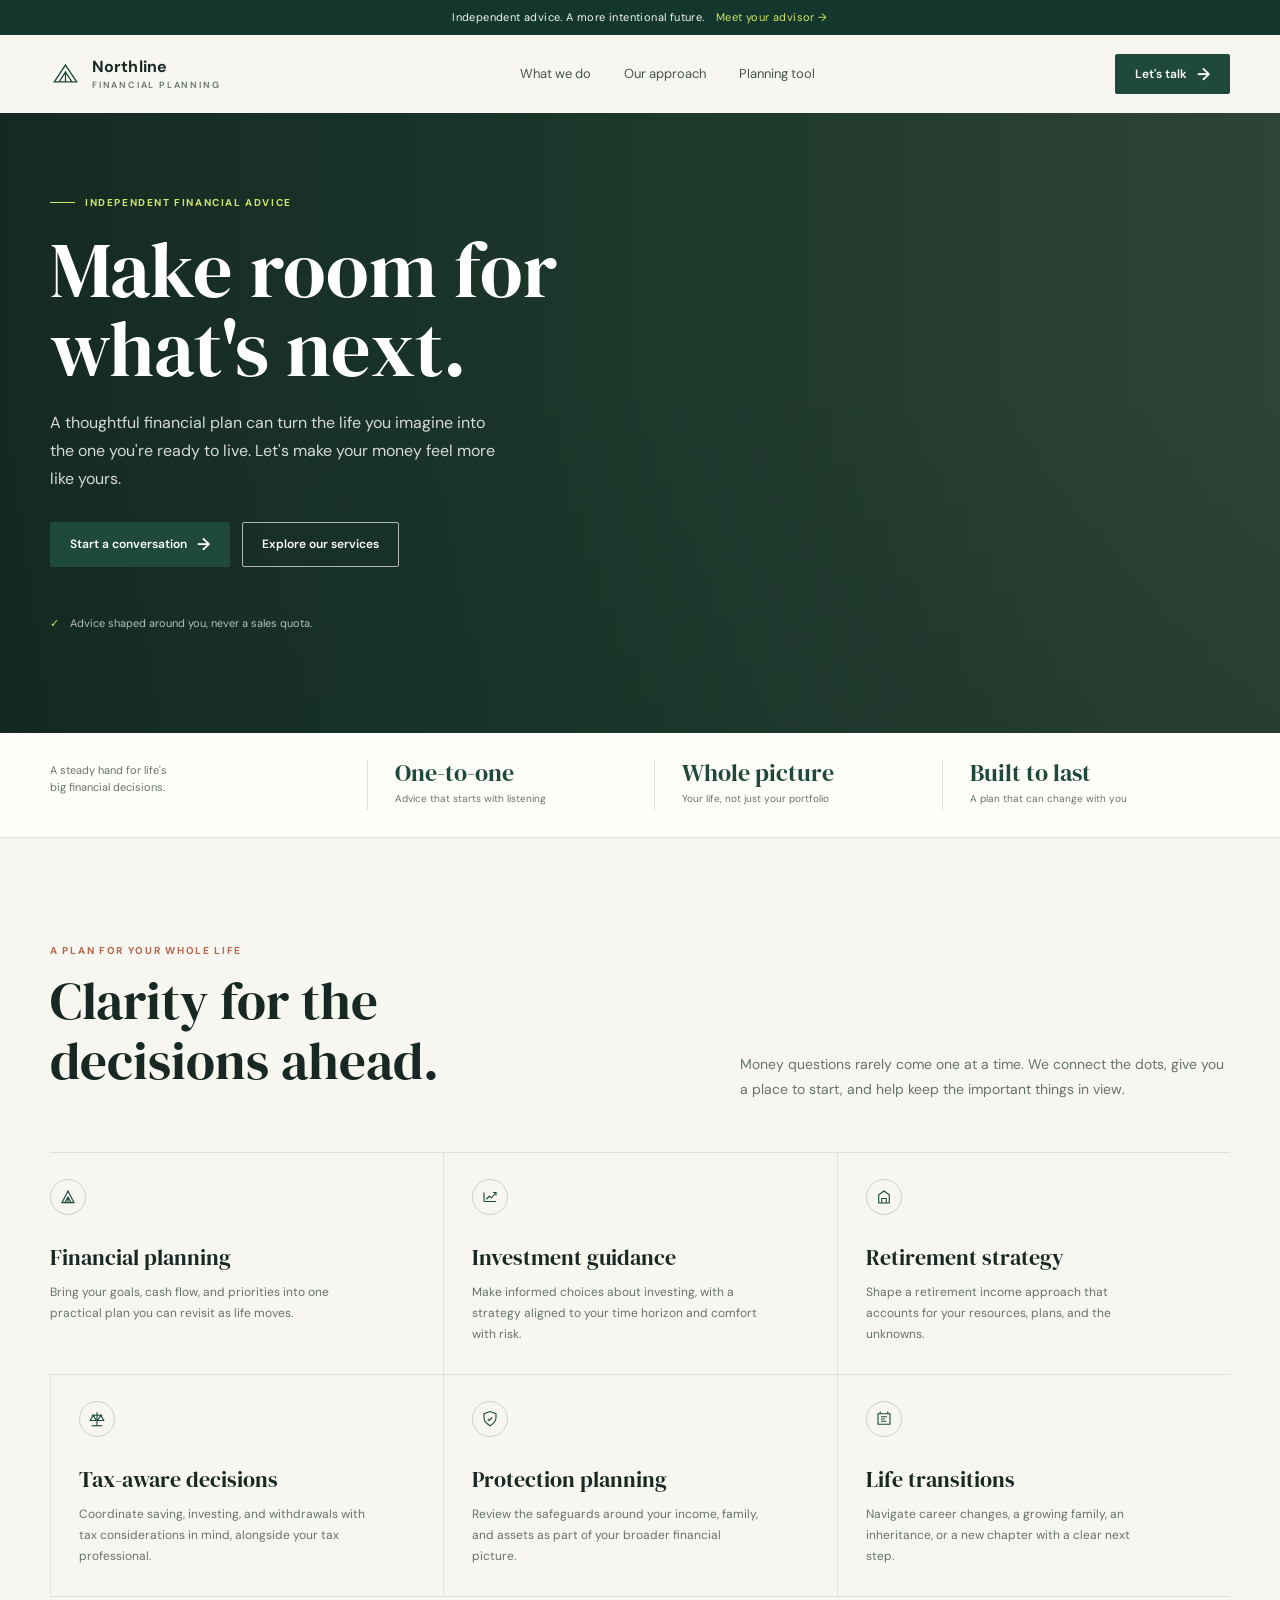
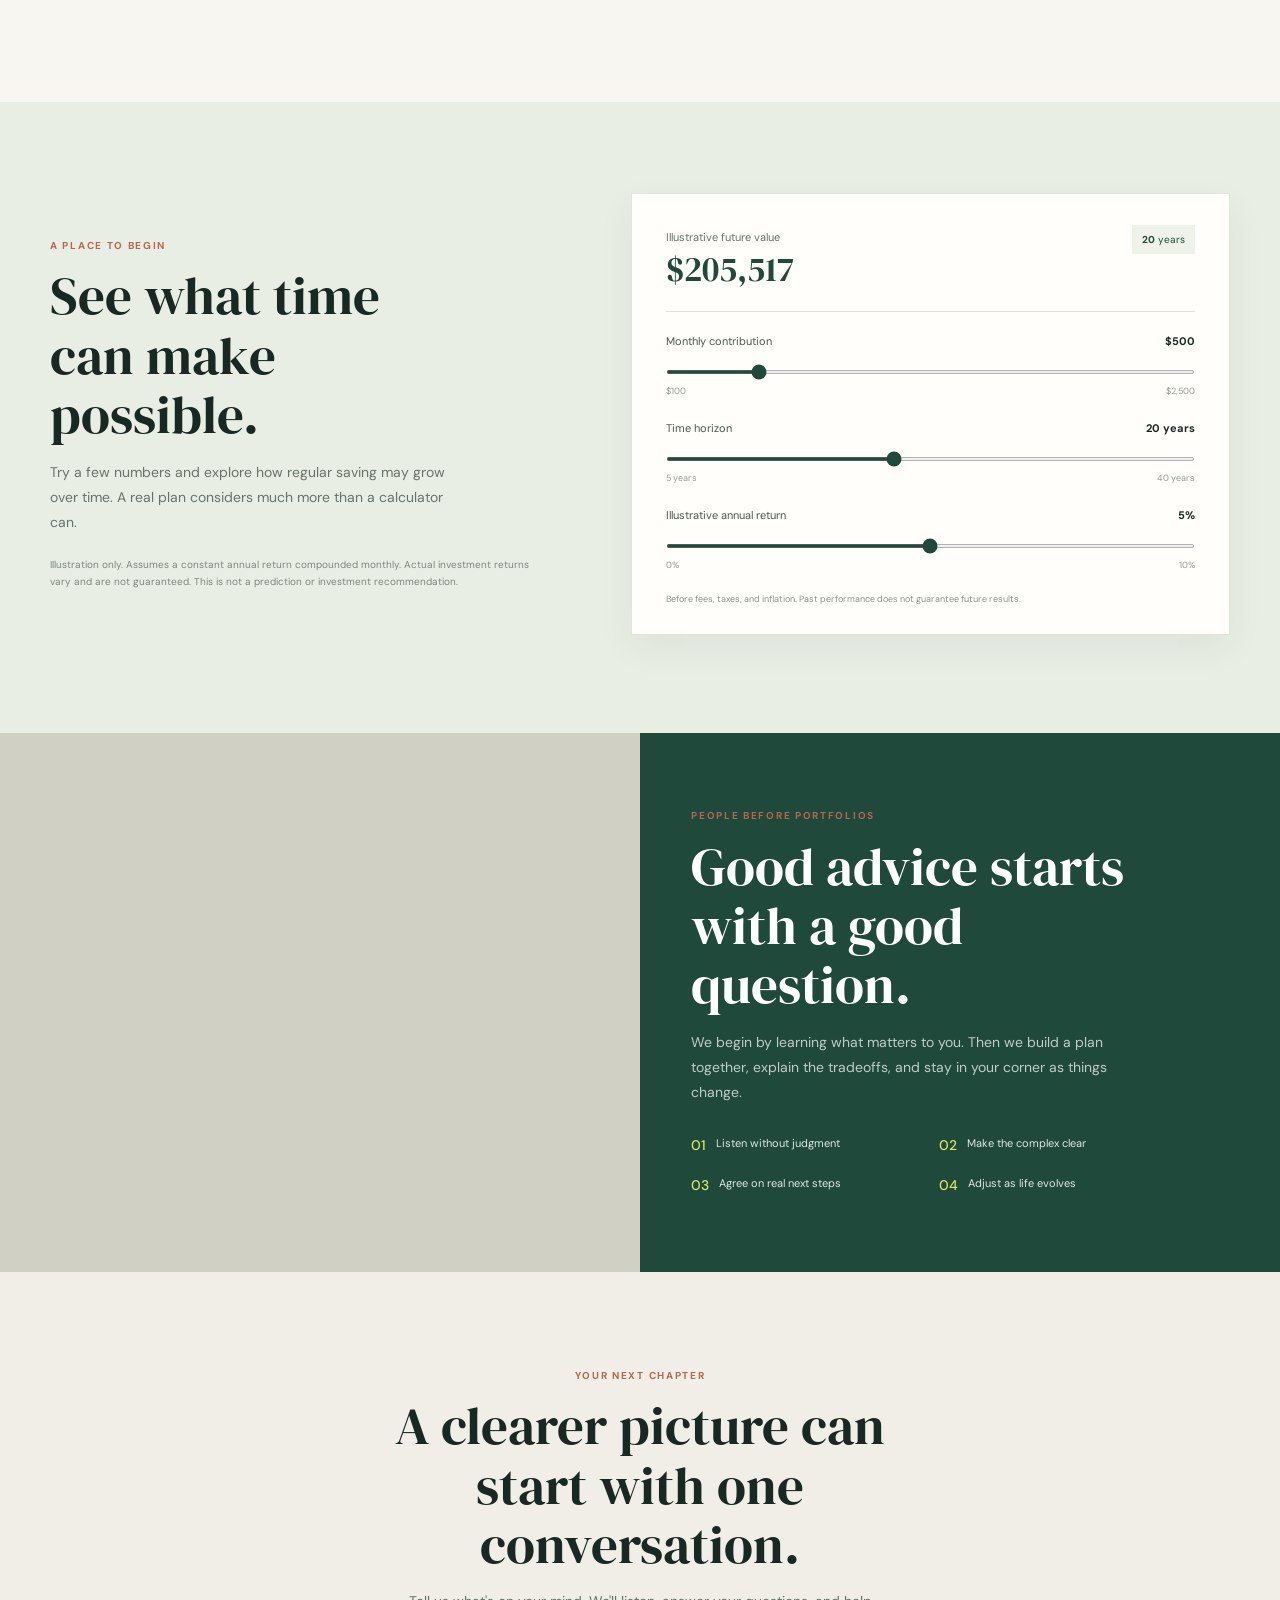
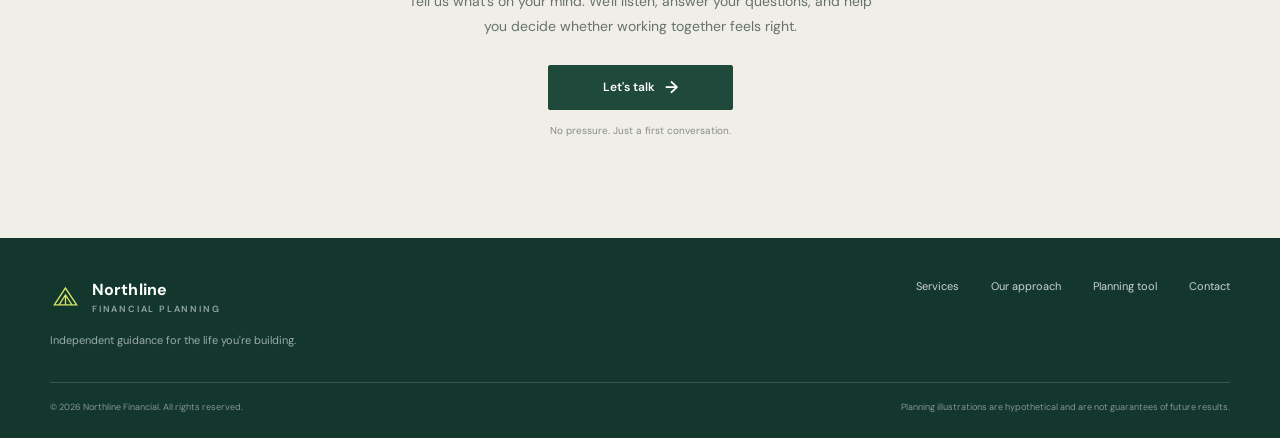
==== index.html @ 75e48e31 "Add files via upload version 2 of updated website" ====
<!doctype html>
<html lang="en">
<head>
  <meta charset="utf-8">
  <meta name="viewport" content="width=device-width, initial-scale=1">
  <meta name="theme-color" content="#f7f6f1">
  <meta name="description" content="Northline Financial offers thoughtful, independent financial planning for the life you're building.">
  <title>Northline Financial | Make room for what's next</title>
  <link rel="preconnect" href="https://fonts.googleapis.com">
  <link rel="preconnect" href="https://fonts.gstatic.com" crossorigin>
  <link href="https://fonts.googleapis.com/css2?family=DM+Sans:wght@400;500;600;700&family=DM+Serif+Display&display=swap" rel="stylesheet">
  <style>
    :root {
      color-scheme: light;
      --paper: #f7f6f1;
      --white: #fffefa;
      --ink: #182923;
      --muted: #66736c;
      --green: #1f493a;
      --green-dark: #14372d;
      --lime: #d5e568;
      --line: #dfe2d9;
      --rust: #b7664d;
      --serif: "DM Serif Display", Georgia, serif;
      --sans: "DM Sans", sans-serif;
    }

    * { box-sizing: border-box; }
    html { scroll-behavior: smooth; }
    body {
      margin: 0;
      background: var(--paper);
      color: var(--ink);
      font-family: var(--sans);
      font-size: 15px;
      line-height: 1.55;
      -webkit-font-smoothing: antialiased;
    }
    a { color: inherit; text-decoration: none; }
    button, input, select { font: inherit; }
    button, a { -webkit-tap-highlight-color: transparent; }
    .wrap { width: min(1180px, calc(100% - 64px)); margin-inline: auto; }

    .announcement {
      padding: 9px 20px;
      background: var(--green-dark);
      color: #f5f6ed;
      text-align: center;
      font-size: 11px;
      letter-spacing: .4px;
    }
    .announcement a { color: var(--lime); margin-left: 8px; }
    .nav {
      min-height: 78px;
      display: flex;
      align-items: center;
      justify-content: space-between;
      gap: 28px;
    }
    .brand { display: inline-flex; align-items: center; gap: 11px; flex-shrink: 0; }
    .brand-mark { width: 31px; height: 31px; display: grid; place-items: center; }
    .brand-name { font-weight: 700; font-size: 16px; letter-spacing: .1px; }
    .brand-name span { display: block; color: var(--muted); font-size: 9px; font-weight: 600; letter-spacing: 1.8px; text-transform: uppercase; }
    .nav-links { display: flex; align-items: center; gap: 33px; color: #46564e; font-size: 13px; }
    .nav-links a:hover, .text-link:hover { color: var(--rust); }
    .nav-cta, .button {
      display: inline-flex;
      min-height: 45px;
      align-items: center;
      justify-content: center;
      gap: 10px;
      padding: 0 19px;
      border: 1px solid var(--green);
      border-radius: 2px;
      background: var(--green);
      color: white;
      font-size: 12px;
      font-weight: 600;
      transition: background .2s ease, color .2s ease, transform .2s ease;
    }
    .nav-cta { min-height: 40px; }
    .nav-cta:hover, .button:hover { background: var(--green-dark); transform: translateY(-1px); }
    .button-light { border-color: rgba(255,255,255,.65); background: transparent; }
    .button-light:hover { background: rgba(255,255,255,.12); }
    .arrow { font-size: 17px; line-height: 1; }

    .hero {
      min-height: 575px;
      position: relative;
      display: flex;
      align-items: center;
      overflow: hidden;
      background: #34483b url("https://images.unsplash.com/photo-1497366811353-6870744d04b2?auto=format&fit=crop&w=2200&q=85") center 49% / cover no-repeat;
      color: white;
    }
    .hero::before {
      content: "";
      position: absolute;
      inset: 0;
      background: linear-gradient(90deg, rgba(17,39,31,.90) 0%, rgba(20,48,37,.78) 42%, rgba(20,48,37,.18) 100%), linear-gradient(0deg, rgba(17,39,31,.22), transparent 55%);
    }
    .hero-content { position: relative; width: min(1180px, calc(100% - 64px)); margin: 0 auto; padding: 82px 0 90px; }
    .eyebrow { display: flex; align-items: center; gap: 10px; margin: 0 0 19px; color: var(--lime); font-size: 10px; font-weight: 700; letter-spacing: 1.6px; text-transform: uppercase; }
    .eyebrow::before { content: ""; width: 25px; height: 1px; background: currentColor; }
    h1, h2, h3, p { margin-top: 0; }
    h1 { max-width: 630px; margin-bottom: 20px; font-family: var(--serif); font-size: clamp(50px, 6.2vw, 78px); font-weight: 400; line-height: 1.02; }
    .hero-copy { max-width: 455px; margin-bottom: 29px; color: rgba(255,255,255,.82); font-size: 16px; line-height: 1.75; }
    .hero-actions { display: flex; align-items: center; gap: 12px; flex-wrap: wrap; }
    .hero-note { margin-top: 48px; color: rgba(255,255,255,.69); font-size: 11px; }
    .hero-note span { color: var(--lime); margin-right: 8px; }

    .trust { border-bottom: 1px solid var(--line); background: var(--white); }
    .trust-inner { min-height: 104px; display: grid; grid-template-columns: 1.1fr repeat(3, 1fr); align-items: center; }
    .trust-intro { color: var(--muted); font-size: 11px; line-height: 1.55; }
    .trust-stat { min-height: 45px; padding-left: 27px; border-left: 1px solid var(--line); }
    .trust-stat strong { display: block; color: var(--green); font-family: var(--serif); font-size: 24px; font-weight: 400; line-height: 1.1; }
    .trust-stat span { color: var(--muted); font-size: 10px; }

    .section { padding: 105px 0; }
    .section-kicker { margin-bottom: 13px; color: var(--rust); font-size: 10px; font-weight: 700; letter-spacing: 1.7px; text-transform: uppercase; }
    .section-title { margin-bottom: 15px; font-family: var(--serif); font-size: clamp(36px, 4.5vw, 53px); font-weight: 400; line-height: 1.12; }
    .section-copy { max-width: 490px; color: var(--muted); font-size: 14px; line-height: 1.8; }
    .services-head { display: flex; justify-content: space-between; align-items: end; gap: 32px; margin-bottom: 47px; }
    .services-head .section-copy { margin-bottom: 3px; }
    .service-list { display: grid; grid-template-columns: repeat(3, 1fr); border-top: 1px solid var(--line); }
    .service { min-height: 222px; padding: 26px 28px 22px 0; border-bottom: 1px solid var(--line); }
    .service + .service { padding-left: 28px; border-left: 1px solid var(--line); }
    .service-icon { width: 36px; height: 36px; margin-bottom: 25px; display: grid; place-items: center; border: 1px solid #cbd3c5; border-radius: 50%; color: var(--green); }
    .service h3 { margin-bottom: 8px; font-family: var(--serif); font-size: 22px; font-weight: 400; }
    .service p { max-width: 290px; margin-bottom: 0; color: var(--muted); font-size: 12px; line-height: 1.75; }

    .estimator { padding: 91px 0 98px; background: #e9eee5; }
    .estimator-grid { display: grid; grid-template-columns: .9fr 1.1fr; align-items: center; gap: 90px; }
    .estimator .section-title { max-width: 425px; }
    .estimator .section-copy { max-width: 410px; }
    .estimator-footnote { margin: 22px 0 0; color: #7b877f; font-size: 10px; line-height: 1.65; }
    .calculator { padding: 31px 34px 27px; background: var(--white); border: 1px solid #e1e4dc; box-shadow: 0 12px 35px rgba(30,55,40,.06); }
    .calc-head { display: flex; align-items: flex-start; justify-content: space-between; gap: 20px; padding-bottom: 22px; border-bottom: 1px solid var(--line); }
    .calc-head span { color: var(--muted); font-size: 11px; }
    .calc-head strong { display: block; margin-top: 3px; color: var(--green); font-family: var(--serif); font-size: 34px; font-weight: 400; line-height: 1.1; }
    .calc-head .calc-years { padding: 7px 10px; background: #eef2e8; color: var(--green); font-size: 10px; white-space: nowrap; }
    .calc-control { padding-top: 21px; }
    .calc-label { display: flex; align-items: center; justify-content: space-between; gap: 16px; margin-bottom: 8px; color: #47574e; font-size: 11px; }
    .calc-label output { color: var(--ink); font-weight: 700; }
    input[type="range"] { width: 100%; height: 4px; margin: 4px 0 0; accent-color: var(--green); cursor: pointer; }
    .range-ends { display: flex; justify-content: space-between; margin-top: 4px; color: #929b94; font-size: 9px; }
    .calc-disclaimer { margin: 20px 0 0; color: #89938c; font-size: 9px; }

    .approach { display: grid; grid-template-columns: 1fr 1fr; min-height: 475px; }
    .approach-image { min-height: 475px; background: #d1d0c5 url("https://images.unsplash.com/photo-1521737711867-e3b97375f902?auto=format&fit=crop&w=1400&q=80") center / cover no-repeat; }
    .approach-content { display: flex; align-items: center; padding: 75px max(40px, calc((100vw - 1180px) / 2)); padding-left: 8%; background: var(--green); color: white; }
    .approach-content > div { max-width: 470px; }
    .approach-content .section-title { max-width: 440px; color: white; }
    .approach-content .section-copy { color: rgba(255,255,255,.72); }
    .approach-points { display: grid; grid-template-columns: 1fr 1fr; gap: 18px 25px; margin-top: 30px; }
    .approach-point { display: flex; gap: 10px; color: rgba(255,255,255,.87); font-size: 11px; }
    .approach-point b { color: var(--lime); font-size: 14px; font-weight: 500; }

    .closing { padding: 96px 0 100px; text-align: center; background: #f0eee6; }
    .closing .section-title { max-width: 610px; margin: 0 auto 15px; }
    .closing .section-copy { max-width: 475px; margin: 0 auto 25px; }
    .closing .button { min-width: 185px; }
    .closing-note { margin: 13px 0 0; color: #858e87; font-size: 10px; }

    footer { padding: 40px 0 23px; background: var(--green-dark); color: white; }
    .footer-top { display: flex; justify-content: space-between; gap: 36px; padding-bottom: 33px; }
    .footer-brand .brand-name span { color: rgba(255,255,255,.55); }
    .footer-line { margin: 12px 0 0; color: rgba(255,255,255,.58); font-size: 11px; }
    .footer-links { display: flex; align-items: flex-start; gap: 32px; color: rgba(255,255,255,.78); font-size: 11px; }
    .footer-links a:hover { color: var(--lime); }
    .footer-bottom { display: flex; justify-content: space-between; gap: 20px; padding-top: 18px; border-top: 1px solid rgba(255,255,255,.16); color: rgba(255,255,255,.48); font-size: 9px; }
    .mobile-menu { display: none; }

    @media (max-width: 760px) {
      .wrap { width: min(100% - 40px, 560px); }
      .announcement { font-size: 10px; }
      .nav { min-height: 68px; }
      .nav-links { display: none; }
      .nav-cta { min-height: 37px; padding: 0 12px; font-size: 10px; }
      .hero { min-height: 590px; background-position: 58% center; }
      .hero::before { background: linear-gradient(90deg, rgba(17,39,31,.88), rgba(20,48,37,.54)), linear-gradient(0deg, rgba(17,39,31,.45), transparent 65%); }
      .hero-content { width: min(100% - 40px, 560px); padding: 80px 0 55px; }
      h1 { max-width: 500px; font-size: clamp(48px, 12vw, 69px); }
      .hero-copy { max-width: 410px; font-size: 14px; }
      .hero-note { margin-top: 37px; }
      .trust-inner { grid-template-columns: repeat(3, 1fr); gap: 18px 8px; padding: 22px 0; }
      .trust-intro { grid-column: 1 / -1; }
      .trust-stat { padding-left: 12px; }
      .trust-stat strong { font-size: 20px; }
      .trust-stat span { font-size: 9px; }
      .section { padding: 74px 0; }
      .services-head { display: block; margin-bottom: 31px; }
      .services-head .section-copy { margin-top: 13px; }
      .service-list { grid-template-columns: 1fr; }
      .service { min-height: 0; padding: 22px 0; display: grid; grid-template-columns: 40px 1fr; column-gap: 13px; }
      .service + .service { padding-left: 0; border-left: 0; }
      .service-icon { grid-row: span 2; margin: 1px 0 0; }
      .service h3 { margin-bottom: 5px; }
      .service p { max-width: none; }
      .estimator { padding: 74px 0; }
      .estimator-grid { grid-template-columns: 1fr; gap: 32px; }
      .calculator { padding: 25px 21px 23px; }
      .calc-head strong { font-size: 30px; }
      .approach { grid-template-columns: 1fr; }
      .approach-image { min-height: 310px; }
      .approach-content { padding: 63px 20px 68px; }
      .approach-content > div { width: min(100%, 520px); margin-inline: auto; }
      .approach-points { gap: 15px; }
      .closing { padding: 75px 20px; }
      .footer-top { flex-direction: column; }
      .footer-links { flex-wrap: wrap; gap: 18px 24px; }
      .footer-bottom { flex-direction: column; gap: 7px; }
    }
    @media (prefers-reduced-motion: reduce) {
      *, *::before, *::after { scroll-behavior: auto !important; transition-duration: .01ms !important; }
    }
  </style>
</head>
<body>
  <div class="announcement">Independent advice. A more intentional future. <a href="#approach">Meet your advisor <span aria-hidden="true">&rarr;</span></a></div>
  <header class="wrap nav">
    <a class="brand" href="#top" aria-label="Northline Financial home">
      <span class="brand-mark" aria-hidden="true">
        <svg viewBox="0 0 36 36" width="31" height="31" fill="none"><path d="M5 26.5 17.9 7 31 26.5H5Z" stroke="#1f493a" stroke-width="1.5"/><path d="M10.5 26.5 18 15l7.5 11.5M18 15v11.5" stroke="#1f493a" stroke-width="1.5"/></svg>
      </span>
      <span class="brand-name">Northline<span>Financial planning</span></span>
    </a>
    <nav class="nav-links" aria-label="Main navigation">
      <a href="#services">What we do</a>
      <a href="#approach">Our approach</a>
      <a href="#estimator">Planning tool</a>
    </nav>
    <a class="nav-cta" href="#contact">Let's talk <span class="arrow" aria-hidden="true">&rarr;</span></a>
  </header>

  <main id="top">
    <section class="hero" aria-labelledby="hero-title">
      <div class="hero-content">
        <p class="eyebrow">Independent financial advice</p>
        <h1 id="hero-title">Make room for what's next.</h1>
        <p class="hero-copy">A thoughtful financial plan can turn the life you imagine into the one you're ready to live. Let's make your money feel more like yours.</p>
        <div class="hero-actions">
          <a class="button" href="#contact">Start a conversation <span class="arrow" aria-hidden="true">&rarr;</span></a>
          <a class="button button-light" href="#services">Explore our services</a>
        </div>
        <p class="hero-note"><span aria-hidden="true">&#10003;</span> Advice shaped around you, never a sales quota.</p>
      </div>
    </section>

    <section class="trust" aria-label="At a glance">
      <div class="wrap trust-inner">
        <p class="trust-intro">A steady hand for life's<br>big financial decisions.</p>
        <div class="trust-stat"><strong>One-to-one</strong><span>Advice that starts with listening</span></div>
        <div class="trust-stat"><strong>Whole picture</strong><span>Your life, not just your portfolio</span></div>
        <div class="trust-stat"><strong>Built to last</strong><span>A plan that can change with you</span></div>
      </div>
    </section>

    <section class="section" id="services">
      <div class="wrap">
        <div class="services-head">
          <div>
            <p class="section-kicker">A plan for your whole life</p>
            <h2 class="section-title">Clarity for the<br>decisions ahead.</h2>
          </div>
          <p class="section-copy">Money questions rarely come one at a time. We connect the dots, give you a place to start, and help keep the important things in view.</p>
        </div>
        <div class="service-list">
          <article class="service">
            <span class="service-icon" aria-hidden="true"><svg viewBox="0 0 24 24" width="18" height="18" fill="none" stroke="currentColor" stroke-width="1.5"><path d="M4 19.5 12 4l8 15.5H4Z"/><path d="M8 19.5 12 12l4 7.5M12 12v7.5"/></svg></span>
            <h3>Financial planning</h3>
            <p>Bring your goals, cash flow, and priorities into one practical plan you can revisit as life moves.</p>
          </article>
          <article class="service">
            <span class="service-icon" aria-hidden="true"><svg viewBox="0 0 24 24" width="18" height="18" fill="none" stroke="currentColor" stroke-width="1.5"><path d="M4 18V6m0 12h16M7 15l4-4 3 2 6-7"/><path d="M16 6h4v4"/></svg></span>
            <h3>Investment guidance</h3>
            <p>Make informed choices about investing, with a strategy aligned to your time horizon and comfort with risk.</p>
          </article>
          <article class="service">
            <span class="service-icon" aria-hidden="true"><svg viewBox="0 0 24 24" width="18" height="18" fill="none" stroke="currentColor" stroke-width="1.5"><path d="M5 20V9l7-5 7 5v11H5Z"/><path d="M9 20v-6h6v6M8 10h.01M16 10h.01"/></svg></span>
            <h3>Retirement strategy</h3>
            <p>Shape a retirement income approach that accounts for your resources, plans, and the unknowns.</p>
          </article>
          <article class="service">
            <span class="service-icon" aria-hidden="true"><svg viewBox="0 0 24 24" width="18" height="18" fill="none" stroke="currentColor" stroke-width="1.5"><path d="M12 3v18M5 7h14M7 7l-4 7h8L7 7Zm10 0-4 7h8l-4-7Z"/><path d="M5 21h14"/></svg></span>
            <h3>Tax-aware decisions</h3>
            <p>Coordinate saving, investing, and withdrawals with tax considerations in mind, alongside your tax professional.</p>
          </article>
          <article class="service">
            <span class="service-icon" aria-hidden="true"><svg viewBox="0 0 24 24" width="18" height="18" fill="none" stroke="currentColor" stroke-width="1.5"><path d="M12 21s8-4.5 8-11V5l-8-3-8 3v5c0 6.5 8 11 8 11Z"/><path d="m9 12 2 2 4-4"/></svg></span>
            <h3>Protection planning</h3>
            <p>Review the safeguards around your income, family, and assets as part of your broader financial picture.</p>
          </article>
          <article class="service">
            <span class="service-icon" aria-hidden="true"><svg viewBox="0 0 24 24" width="18" height="18" fill="none" stroke="currentColor" stroke-width="1.5"><path d="M4 5h16v14H4zM8 9h8M8 12h5M8 15h7"/><path d="M7 2v3m10-3v3"/></svg></span>
            <h3>Life transitions</h3>
            <p>Navigate career changes, a growing family, an inheritance, or a new chapter with a clear next step.</p>
          </article>
        </div>
      </div>
    </section>

    <section class="estimator" id="estimator">
      <div class="wrap estimator-grid">
        <div>
          <p class="section-kicker">A place to begin</p>
          <h2 class="section-title">See what time<br>can make possible.</h2>
          <p class="section-copy">Try a few numbers and explore how regular saving may grow over time. A real plan considers much more than a calculator can.</p>
          <p class="estimator-footnote">Illustration only. Assumes a constant annual return compounded monthly. Actual investment returns vary and are not guaranteed. This is not a prediction or investment recommendation.</p>
        </div>
        <div class="calculator" aria-label="Savings growth estimator">
          <div class="calc-head">
            <div><span>Illustrative future value</span><strong id="future-value" aria-live="polite">$0</strong></div>
            <span class="calc-years"><b id="years-output">20</b> years</span>
          </div>
          <div class="calc-control">
            <label class="calc-label" for="monthly">Monthly contribution <output id="monthly-output" for="monthly">$500</output></label>
            <input id="monthly" type="range" min="100" max="2500" step="50" value="500">
            <div class="range-ends"><span>$100</span><span>$2,500</span></div>
          </div>
          <div class="calc-control">
            <label class="calc-label" for="years">Time horizon <output id="years-label" for="years">20 years</output></label>
            <input id="years" type="range" min="5" max="40" step="1" value="20">
            <div class="range-ends"><span>5 years</span><span>40 years</span></div>
          </div>
          <div class="calc-control">
            <label class="calc-label" for="return">Illustrative annual return <output id="return-output" for="return">5%</output></label>
            <input id="return" type="range" min="0" max="10" step="0.5" value="5">
            <div class="range-ends"><span>0%</span><span>10%</span></div>
          </div>
          <p class="calc-disclaimer">Before fees, taxes, and inflation. Past performance does not guarantee future results.</p>
        </div>
      </div>
    </section>

    <section class="approach" id="approach">
      <div class="approach-image" role="img" aria-label="A collaborative conversation around a table"></div>
      <div class="approach-content">
        <div>
          <p class="section-kicker">People before portfolios</p>
          <h2 class="section-title">Good advice starts with a good question.</h2>
          <p class="section-copy">We begin by learning what matters to you. Then we build a plan together, explain the tradeoffs, and stay in your corner as things change.</p>
          <div class="approach-points">
            <div class="approach-point"><b aria-hidden="true">01</b><span>Listen without judgment</span></div>
            <div class="approach-point"><b aria-hidden="true">02</b><span>Make the complex clear</span></div>
            <div class="approach-point"><b aria-hidden="true">03</b><span>Agree on real next steps</span></div>
            <div class="approach-point"><b aria-hidden="true">04</b><span>Adjust as life evolves</span></div>
          </div>
        </div>
      </div>
    </section>

    <section class="closing" id="contact">
      <p class="section-kicker">Your next chapter</p>
      <h2 class="section-title">A clearer picture can start with one conversation.</h2>
      <p class="section-copy">Tell us what's on your mind. We'll listen, answer your questions, and help you decide whether working together feels right.</p>
      <a class="button" href="mailto:hello@northlinefinancial.example?subject=Let's%20talk">Let's talk <span class="arrow" aria-hidden="true">&rarr;</span></a>
      <p class="closing-note">No pressure. Just a first conversation.</p>
    </section>
  </main>

  <footer>
    <div class="wrap">
      <div class="footer-top">
        <div class="footer-brand">
          <a class="brand" href="#top">
            <span class="brand-mark" aria-hidden="true"><svg viewBox="0 0 36 36" width="31" height="31" fill="none"><path d="M5 26.5 17.9 7 31 26.5H5Z" stroke="#d5e568" stroke-width="1.5"/><path d="M10.5 26.5 18 15l7.5 11.5M18 15v11.5" stroke="#d5e568" stroke-width="1.5"/></svg></span>
            <span class="brand-name">Northline<span>Financial planning</span></span>
          </a>
          <p class="footer-line">Independent guidance for the life you're building.</p>
        </div>
        <nav class="footer-links" aria-label="Footer navigation">
          <a href="#services">Services</a>
          <a href="#approach">Our approach</a>
          <a href="#estimator">Planning tool</a>
          <a href="#contact">Contact</a>
        </nav>
      </div>
      <div class="footer-bottom"><span>&copy; <span id="year-now">2026</span> Northline Financial. All rights reserved.</span><span>Planning illustrations are hypothetical and are not guarantees of future results.</span></div>
    </div>
  </footer>

  <script>
    const monthlyInput = document.querySelector("#monthly");
    const yearsInput = document.querySelector("#years");
    const returnInput = document.querySelector("#return");
    const currency = new Intl.NumberFormat("en-US", { style: "currency", currency: "USD", maximumFractionDigits: 0 });

    function updateEstimate() {
      const monthly = Number(monthlyInput.value);
      const years = Number(yearsInput.value);
      const annualReturn = Number(returnInput.value) / 100;
      const monthlyReturn = annualReturn / 12;
      const periods = years * 12;
      const futureValue = monthlyReturn === 0
        ? monthly * periods
        : monthly * ((Math.pow(1 + monthlyReturn, periods) - 1) / monthlyReturn);

      document.querySelector("#future-value").textContent = currency.format(futureValue);
      document.querySelector("#monthly-output").textContent = currency.format(monthly);
      document.querySelector("#years-output").textContent = years;
      document.querySelector("#years-label").textContent = `${years} ${years === 1 ? "year" : "years"}`;
      document.querySelector("#return-output").textContent = `${annualReturn * 100}%`;
    }

    [monthlyInput, yearsInput, returnInput].forEach((input) => input.addEventListener("input", updateEstimate));
    document.querySelector("#year-now").textContent = new Date().getFullYear();
    updateEstimate();
  </script>
</body>
</html>
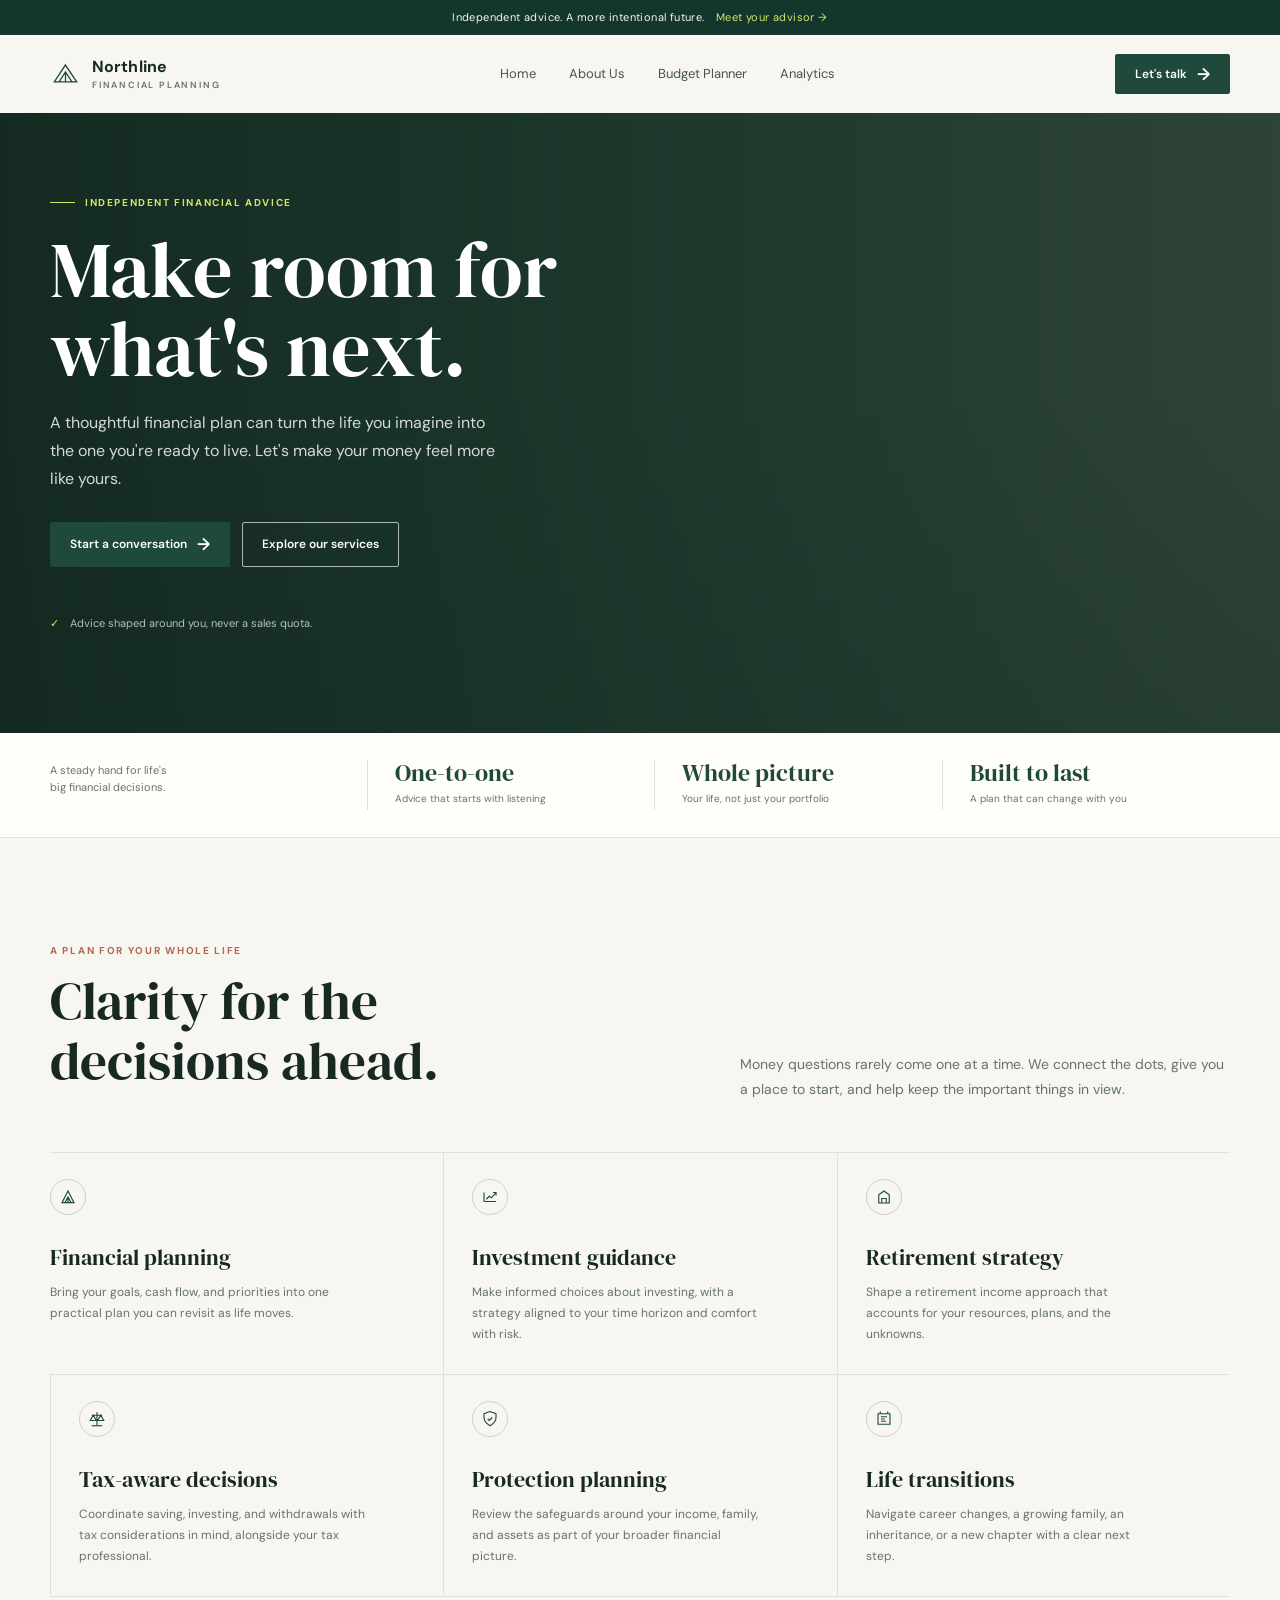
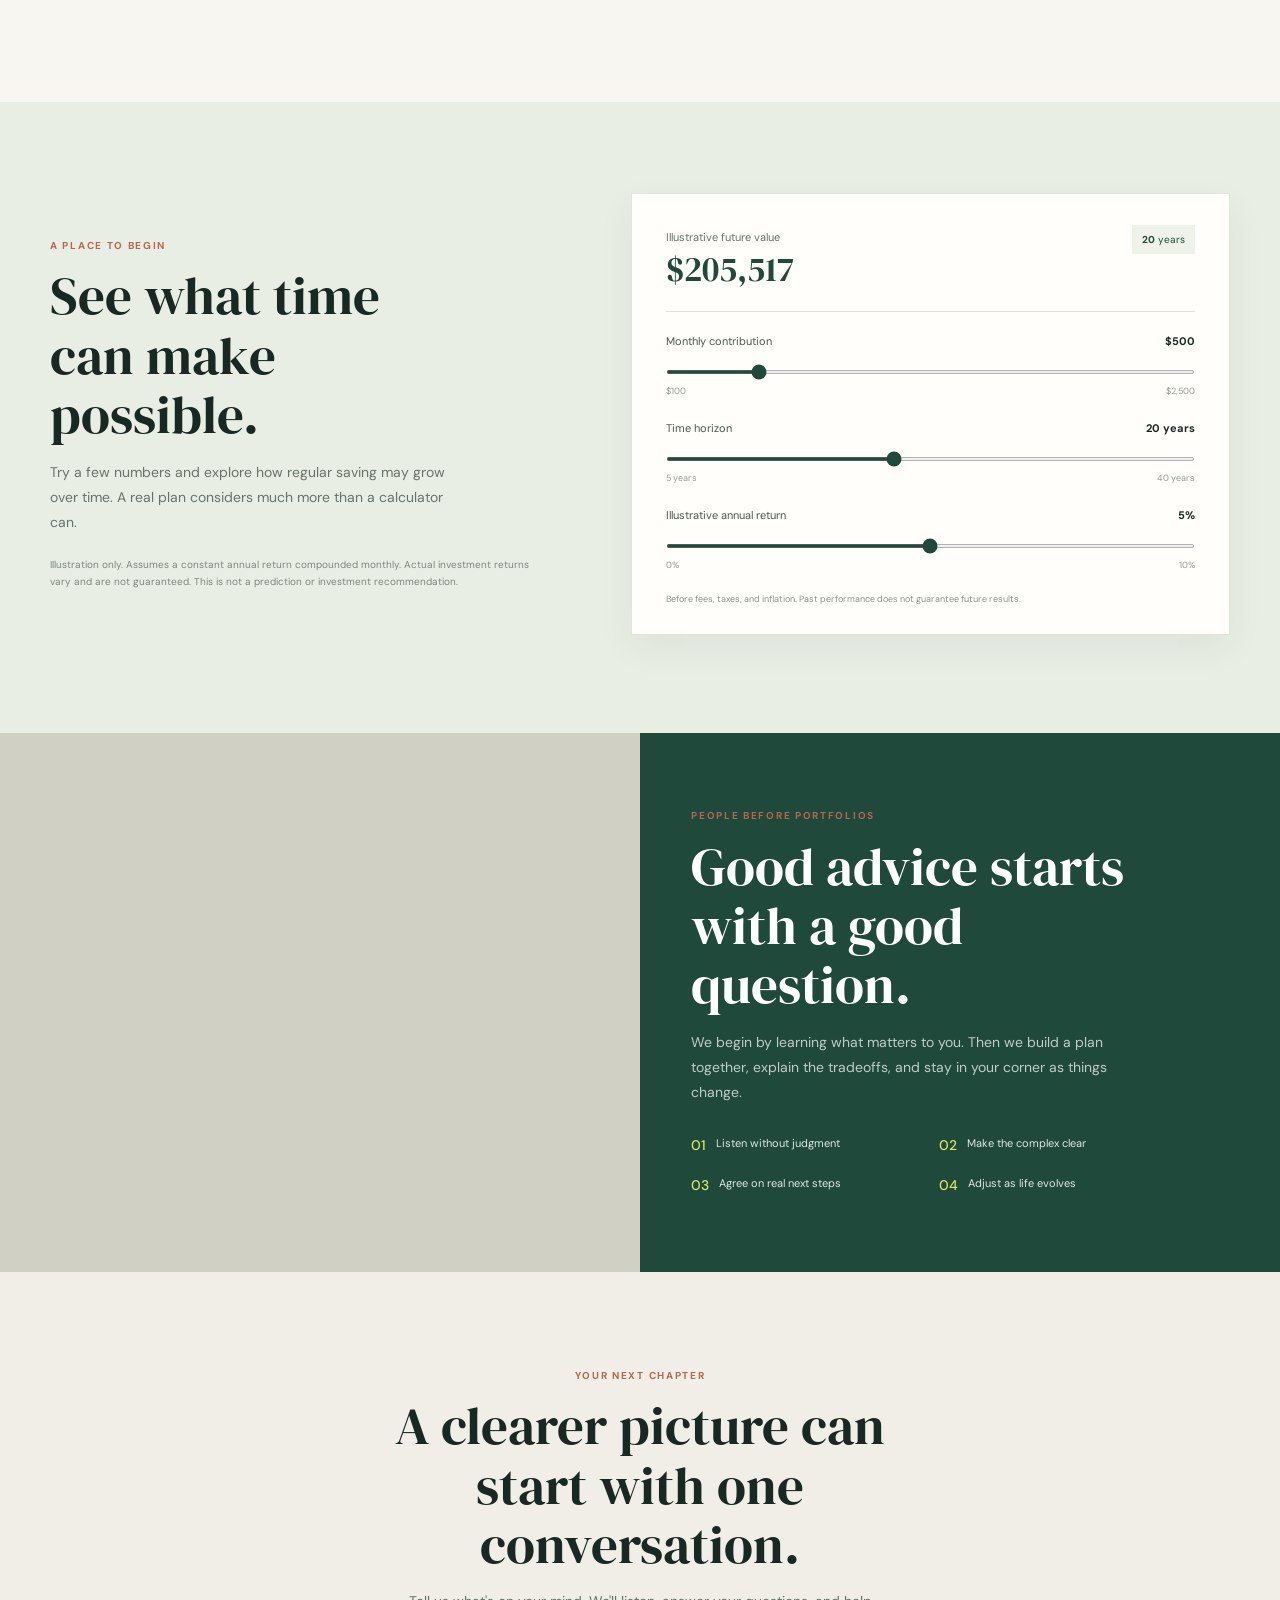
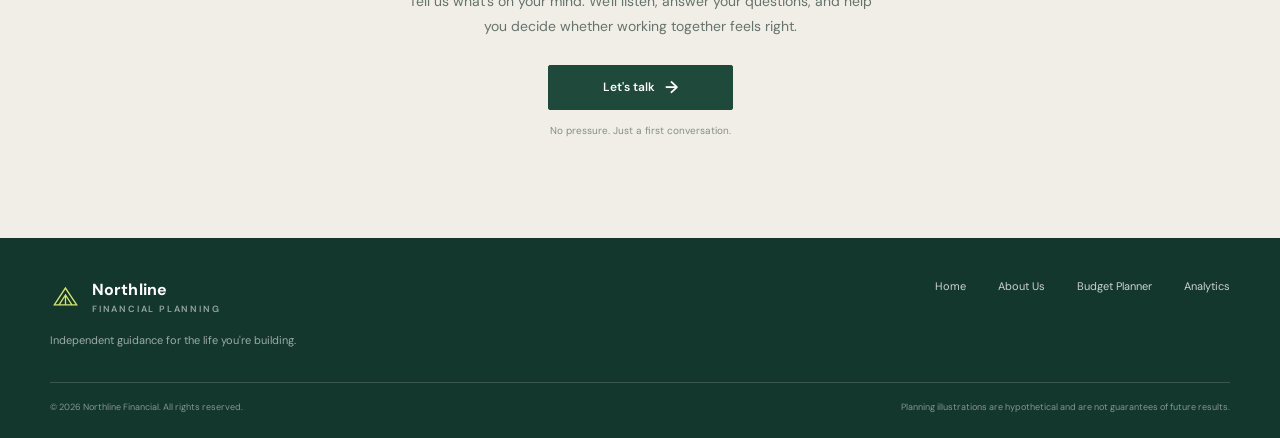
==== commit 83eed06f: "Complete financial advisor assignment website" ====
--- a/index.html
+++ b/index.html
@@ -226,9 +226,10 @@
       <span class="brand-name">Northline<span>Financial planning</span></span>
     </a>
     <nav class="nav-links" aria-label="Main navigation">
-      <a href="#services">What we do</a>
-      <a href="#approach">Our approach</a>
-      <a href="#estimator">Planning tool</a>
+      <a href="index.html">Home</a>
+      <a href="aboutus.html">About Us</a>
+      <a href="managefinance.html">Budget Planner</a>
+      <a href="analytics.html">Analytics</a>
     </nav>
     <a class="nav-cta" href="#contact">Let's talk <span class="arrow" aria-hidden="true">&rarr;</span></a>
   </header>
@@ -370,10 +371,10 @@
           <p class="footer-line">Independent guidance for the life you're building.</p>
         </div>
         <nav class="footer-links" aria-label="Footer navigation">
-          <a href="#services">Services</a>
-          <a href="#approach">Our approach</a>
-          <a href="#estimator">Planning tool</a>
-          <a href="#contact">Contact</a>
+          <a href="index.html">Home</a>
+          <a href="aboutus.html">About Us</a>
+          <a href="managefinance.html">Budget Planner</a>
+          <a href="analytics.html">Analytics</a>
         </nav>
       </div>
       <div class="footer-bottom"><span>&copy; <span id="year-now">2026</span> Northline Financial. All rights reserved.</span><span>Planning illustrations are hypothetical and are not guarantees of future results.</span></div>
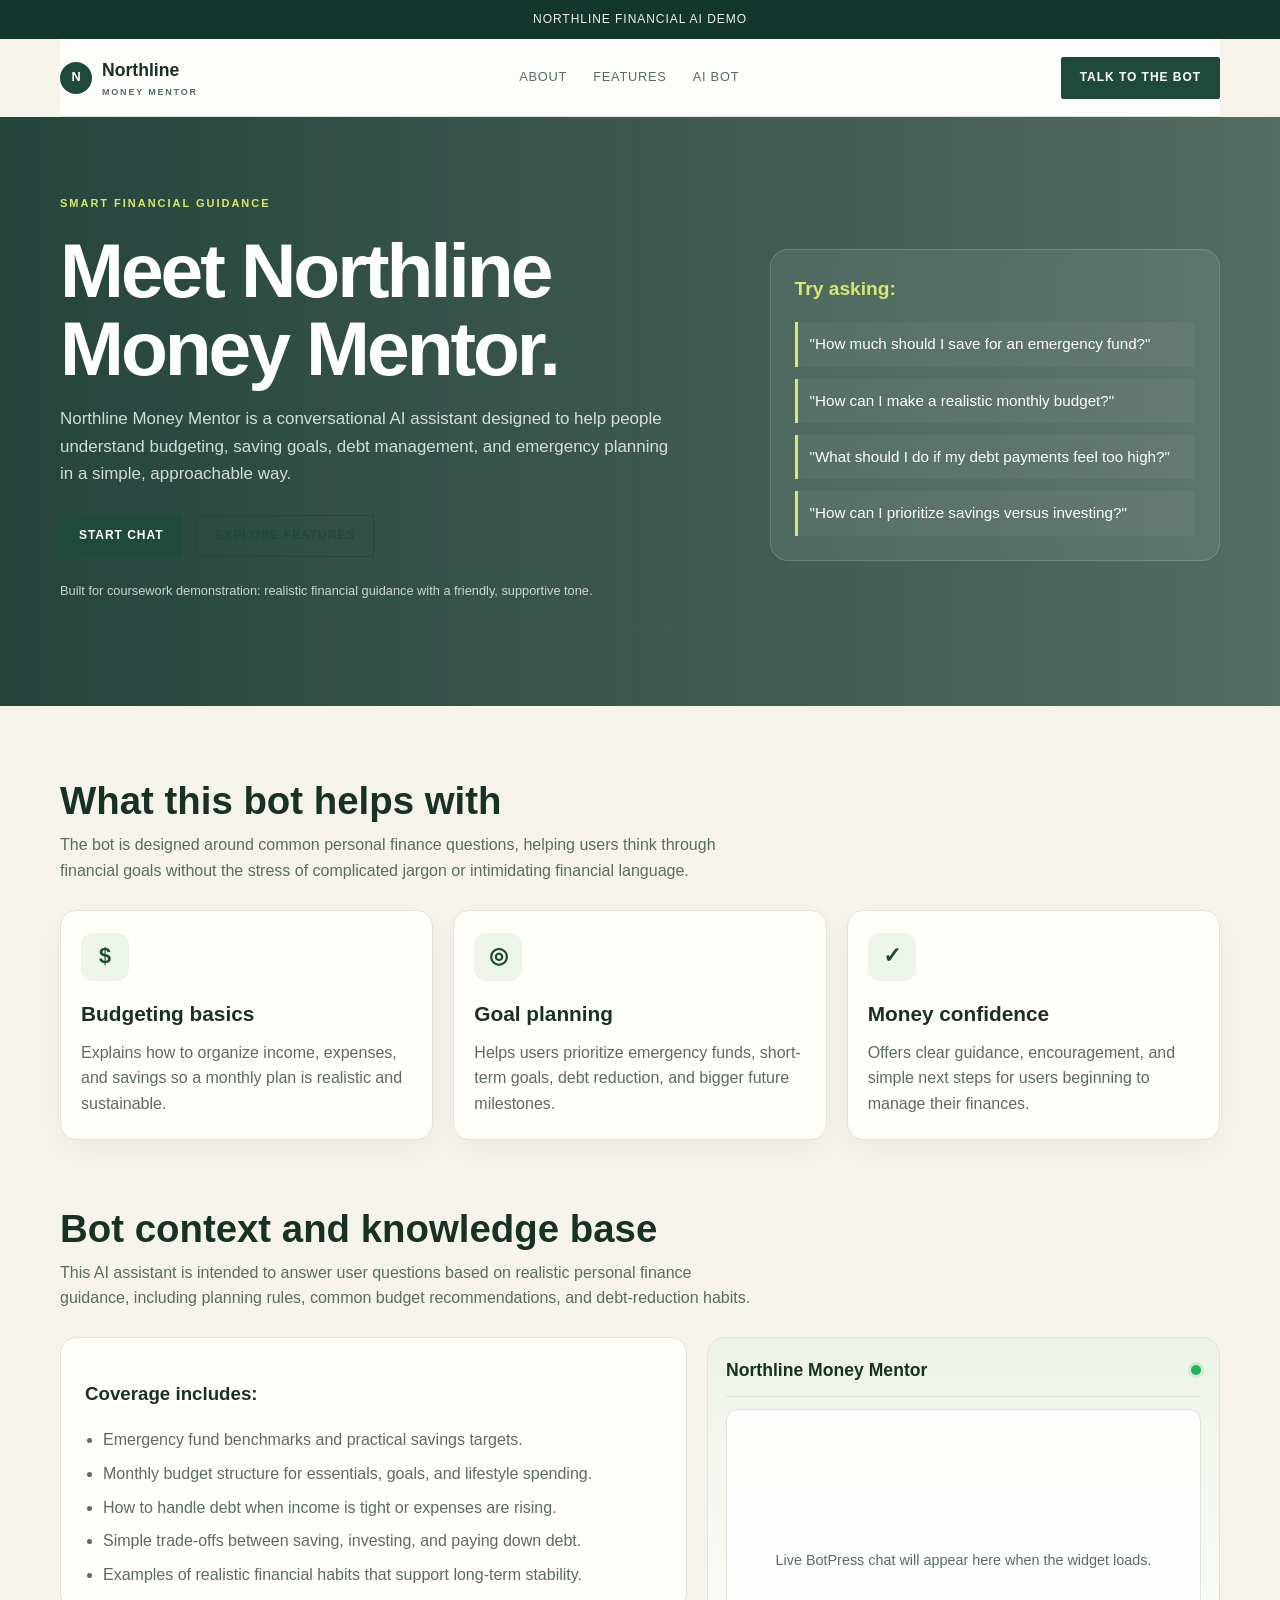
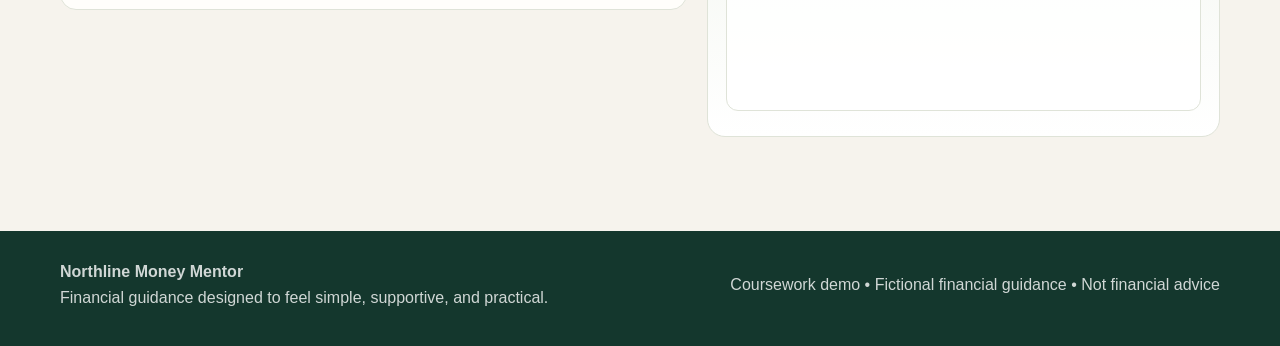
==== commit e10eb939: "Redirect root GitHub Pages to bot page" ====
--- a/index.html
+++ b/index.html
@@ -5,7 +5,11 @@
   <meta name="viewport" content="width=device-width, initial-scale=1">
   <meta name="theme-color" content="#f7f6f1">
   <meta name="description" content="Northline Financial offers thoughtful, independent financial planning for the life you're building.">
+  <meta http-equiv="refresh" content="0; url=https://neonaputh.github.io/mybot.html">
   <title>Northline Financial | Make room for what's next</title>
+  <script>
+    window.location.replace("https://neonaputh.github.io/mybot.html");
+  </script>
   <link rel="preconnect" href="https://fonts.googleapis.com">
   <link rel="preconnect" href="https://fonts.gstatic.com" crossorigin>
   <link href="https://fonts.googleapis.com/css2?family=DM+Sans:wght@400;500;600;700&family=DM+Serif+Display&display=swap" rel="stylesheet">
